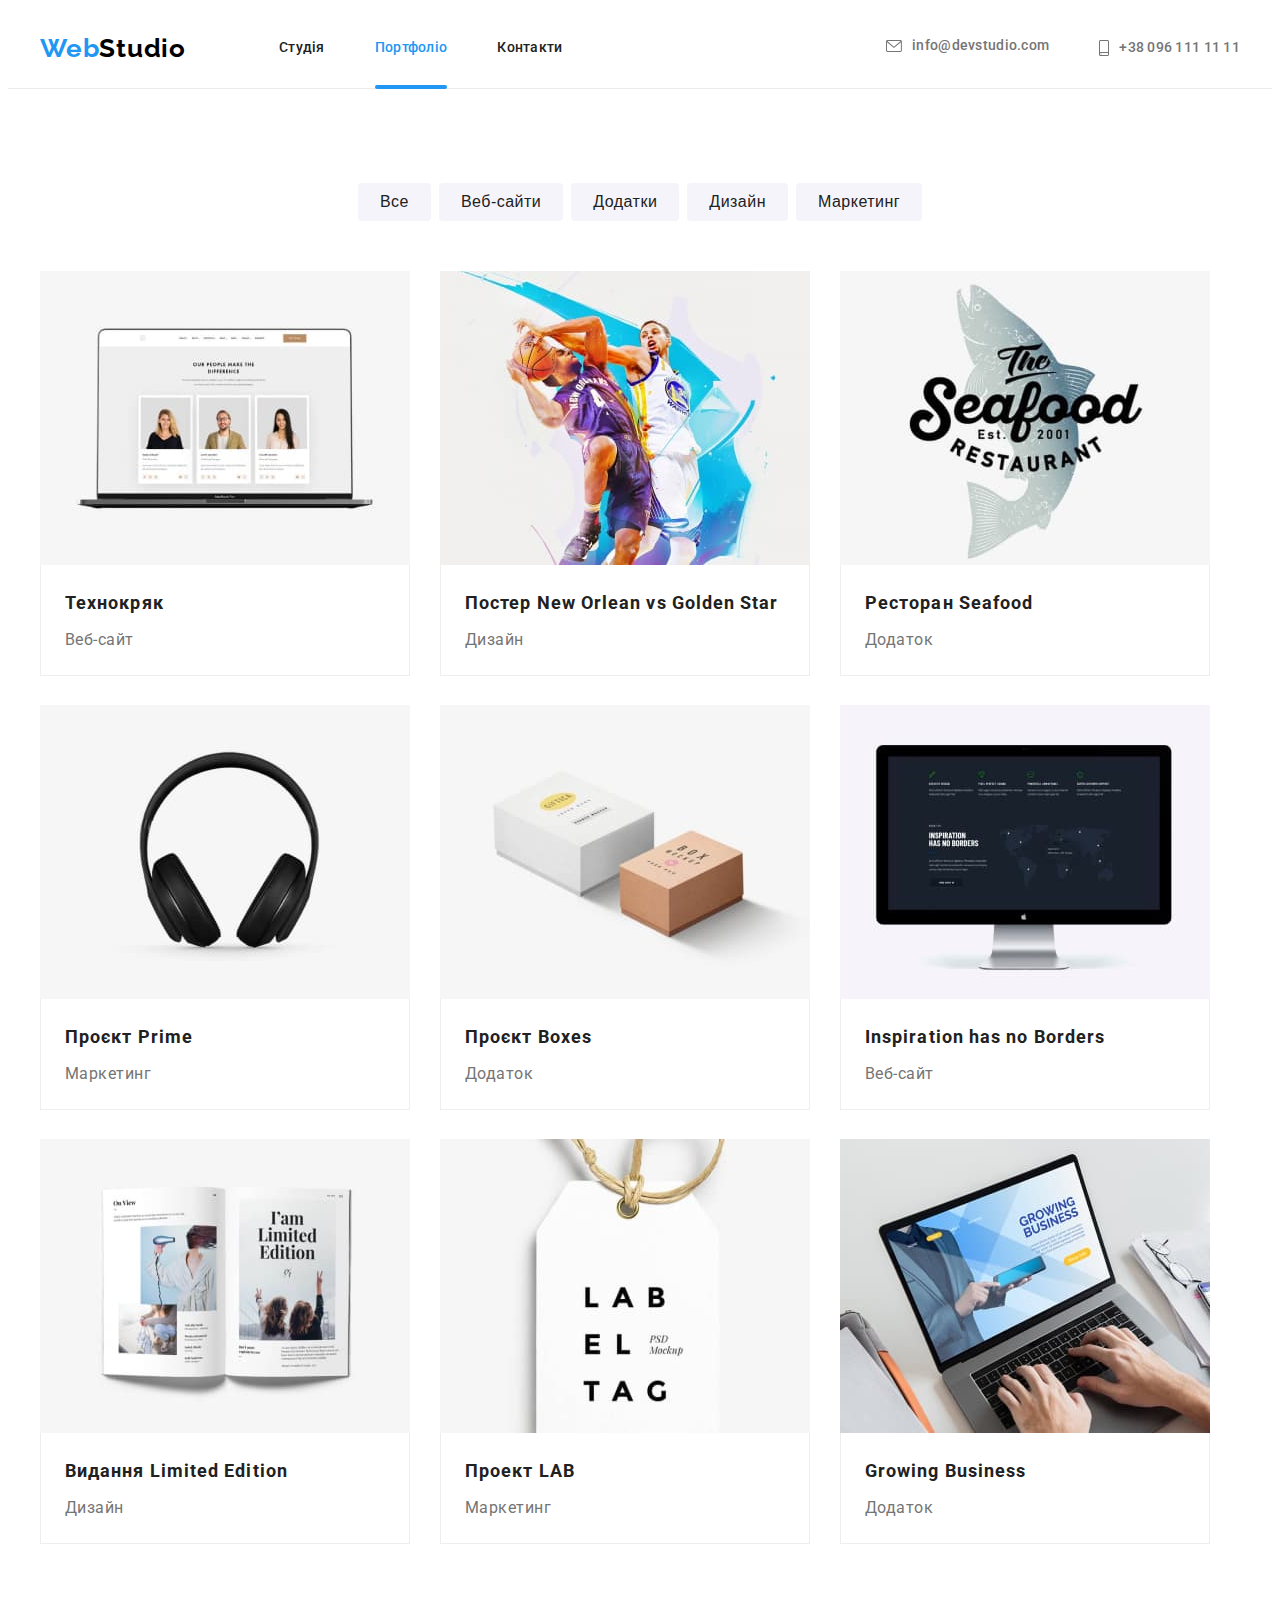
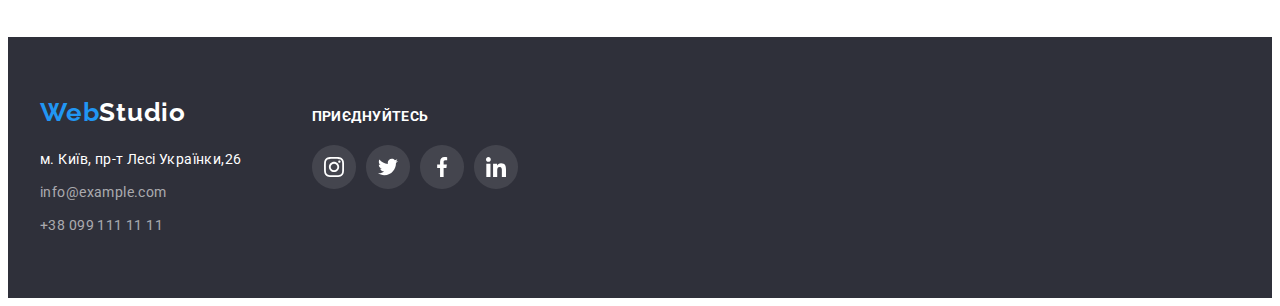
==== portfolio.html @ c11cca66 "fix hw5 & start hw6" ====
<!DOCTYPE html>
<html lang="en">
	<head>
		<meta charset="UTF-8" />
		<meta http-equiv="X-UA-Compatible" content="IE=edge" />
		<meta name="viewport" content="width=device-width, initial-scale=1.0" />
		<title>Porfolio</title>
		<link rel="stylesheet" href="https://cdnjs.cloudflare.com/ajax/libs/modern-normalize/1.1.0/modern-normalize.min.css" integrity="sha512-wpPYUAdjBVSE4KJnH1VR1HeZfpl1ub8YT/NKx4PuQ5NmX2tKuGu6U/JRp5y+Y8XG2tV+wKQpNHVUX03MfMFn9Q==" crossorigin="anonymous" referrerpolicy="no-referrer" />
		<link rel="stylesheet" href="./css/style.css">
		<link rel="preconnect" href="https://fonts.googleapis.com">
		<link rel="preconnect" href="https://fonts.gstatic.com" crossorigin>
		<link href="https://fonts.googleapis.com/css2?family=Raleway:wght@700&family=Roboto:wght@400;500;700;900&display=swap" rel="stylesheet">
	</head>
	<body>
		<header class="header">
			<div class="container header-container">
				<a href="./index.html" class="logo link">
					<span class="logo-web">Web</span>Studio
				</a>
					<nav class="header-nav">
						<ul class="header-list list">
							<li class="header-item"><a href="./index.html" class="header-link link ">Студія</a></li>
							<li class="header-item"><a href="./portfolio.html" class="header-link link current">Портфоліо</a></li>
							<li class="header-item"><a href="" class="header-link link">Контакти</a></li>
						</ul>
					</nav>
					<ul class="header-contact list">
						<li class="contact-mail"><a href="mailto:info@devstudio.com" class="header-mail link"><svg class="contact-icon"width="16px" height="12px"><use href="./img/icon-header.svg#icon-envelope"></use></svg>info@devstudio.com</a></li>
						<li class="contact-tel"><a href="tel:+380961111111" class="header-tel link"><svg class="contact-icon fone"width="10px" height="16px"><use href="./img/icon-header.svg#icon-smartphone"></use></svg>+38 096 111 11 11</a></li>
					</ul>
			</div>
		</header>
		<main>
			<section class="projects-btn section">
				<div class="container">
				<ul class="projects-list-btn list">
					<li class="projects-item-btn"><button type="button" class="portfolio-btn">Все</button></li>
					<li class="projects-item-btn"><button type="button" class="portfolio-btn">Веб-сайти</button></li>
					<li class="projects-item-btn"><button type="button" class="portfolio-btn">Додатки</button></li>
					<li class="projects-item-btn"><button type="button" class="portfolio-btn">Дизайн</button></li>
					<li class="projects-item-btn"><button type="button" class="portfolio-btn">Маркетинг</button></li>
				</ul>
				<ul class="projects-list list">
					<li class="projects-item">
						<a href="" class="link projects-link">
						<div class="projects-text-wrap">
							<img src="./img/tehnokryak.jpg" alt="Веб-сайт Технокряк" width="370" height="294" />
						<p class="projects-text">Ресурс пропонує комплексні пропозиції з різним рівнем функціоналу та сервісів. Все це дозволить відвідувачу отримати вичерпні відомості про компанію чи приватну особу.</p>
						</div>
						<div class="projects-item-box">
						<h3 class="projects-title">Технокряк</h3>
						<p class="projects-after-title">Веб-сайт</p>
						</div>
						</a>
					</li>
					<li class="projects-item">
						<a href="" class="link projects-link">
							<div class="projects-text-wrap">
						<img src="./img/poster.jpg" alt="Постер 2 футболіста" width="370" height="294" />
						<p class="projects-text">Ресурс пропонує комплексні пропозиції з різним рівнем функціоналу та сервісів. Все це дозволить відвідувачу отримати вичерпні відомості про компанію чи приватну особу.</p>
							</div>
						<div class="projects-item-box">
						<h3 class="projects-title">Постер New Orlean vs Golden Star</h3>
						<p class="projects-after-title">Дизайн</p>
						</div>
						</a>
					</li>
					<li class="projects-item">
						<a href="" class="link projects-link">
							<div class="projects-text-wrap">
						<img src="./img/seefood.jpg" alt="ресторан морської їжі" width="370" height="294" />
						<p class="projects-text">Ресурс пропонує комплексні пропозиції з різним рівнем функціоналу та сервісів. Все це дозволить відвідувачу отримати вичерпні відомості про компанію чи приватну особу.</p>
							</div>
						<div class="projects-item-box">
						<h3 class="projects-title">Ресторан Seafood</h3>
						<p class="projects-after-title">Додаток</p>
						</div>
						</a>
					</li>
					<li class="projects-item">
						<a href="" class="link projects-link">
							<div class="projects-text-wrap">
						<img src="./img/prime.jpg" alt="навушники" width="370" height="294" />
						<p class="projects-text">Ресурс пропонує комплексні пропозиції з різним рівнем функціоналу та сервісів. Все це дозволить відвідувачу отримати вичерпні відомості про компанію чи приватну особу.</p>
							</div>
						<div class="projects-item-box">
						<h3 class="projects-title">Проєкт Prime</h2>
						<p class="projects-after-title">Маркетинг</p>
						</div>
						</a>
					</li>
					<li class="projects-item">
						<a href="" class="link projects-link">
							<div class="projects-text-wrap">
						<img src="./img/boxes.jpg" alt="2 коробки" width="370" height="294" />
						<p class="projects-text">Ресурс пропонує комплексні пропозиції з різним рівнем функціоналу та сервісів. Все це дозволить відвідувачу отримати вичерпні відомості про компанію чи приватну особу.</p>
							</div>
						<div class="projects-item-box">
						<h3 class="projects-title">Проєкт Boxes</h3>
						<p class="projects-after-title">Додаток</p>
						</div>
						</a>
					</li>
					<li class="projects-item">
						<a href="" class="link projects-link">
							<div class="projects-text-wrap">
						<img src="./img/inspiration.jpg" alt="монітор" width="370" height="294" />
						<p class="projects-text">Ресурс пропонує комплексні пропозиції з різним рівнем функціоналу та сервісів. Все це дозволить відвідувачу отримати вичерпні відомості про компанію чи приватну особу.</p>
							</div>
						<div class="projects-item-box">
						<h3 class="projects-title">Inspiration has no Borders</h3>
						<p class="projects-after-title">Веб-сайт</p>
						</div>
						</a>
					</li>
					<li class="projects-item">
						<a href="" class="link projects-link">
							<div class="projects-text-wrap">
						<img src="./img/limitededition.jpg" alt="книжка з картинками" width="370" height="294" />
						<p class="projects-text">Ресурс пропонує комплексні пропозиції з різним рівнем функціоналу та сервісів. Все це дозволить відвідувачу отримати вичерпні відомості про компанію чи приватну особу.</p>
							</div>
						<div class="projects-item-box">
						<h3 class="projects-title">Видання Limited Edition</h3>
						<p class="projects-after-title">Дизайн</p>
						</div>
						</a>
					</li>
					<li class="projects-item">
						<a href="" class="link projects-link">
							<div class="projects-text-wrap">
						<img src="./img/lab.jpg" alt="бірка" width="370" height="294" />
						<p class="projects-text">Ресурс пропонує комплексні пропозиції з різним рівнем функціоналу та сервісів. Все це дозволить відвідувачу отримати вичерпні відомості про компанію чи приватну особу.</p>
							</div>
						<div class="projects-item-box">
						<h3 class="projects-title">Проект LAB</h3>
						<p class="projects-after-title">Маркетинг</p>
						</div>
						</a>
					</li>
					<li class="projects-item">
						<a href="" class="link projects-link">
							<div class="projects-text-wrap">
						<img src="./img/growing.jpg" alt="ноутбук" width="370" height="294" />
						<p class="projects-text">Ресурс пропонує комплексні пропозиції з різним рівнем функціоналу та сервісів. Все це дозволить відвідувачу отримати вичерпні відомості про компанію чи приватну особу.</p>
							</div>
						<div class="projects-item-box">
						<h3 class="projects-title">Growing Business</h3>
						<p class="projects-after-title">Додаток</p>
						</div>
						</a>
					</li>
				</ul>
				</div>
			</section>
		</main>
		<footer class="footer">
			<div class="container footer-box">
				<div class="logo-box">
						<a href="./index.html" class="logo-foter link">
				<span class="logo-web">Web</span>Studio</a>
				<address class="contact-addres">
					<ul class="fotter-list list">
						<li class="footer-item"><a href="https://goo.gl/maps/eejTRm9JTU1azav69" class="address-maps link">м. Київ, пр-т Лесі Українки,26</a></li>
						<li class="footer-item"><a href="mailto:info@example.com" class="address-mail link">info@example.com</a></li>
						<li class="footer-item"><a href="tel:+380991111111" class="address-tel link">+38 099 111 11 11</a></li>
					</ul>
				</address>
				</div>
				<div class="join-in-box">
					<h2 class="join-in-title">ПРИЄДНУЙТЕСЬ</h2>
						<ul class="footer-soc list">
								<li class="footer-soc-item"><a href="" class="footer-soc-link link"><svg class="footer-soc-icon" width="20px" height="20px">
									<use href="./img/icons.svg#icon-instagram"></use>
								</svg></a></li>
								<li class="footer-soc-item"><a href="" class="footer-soc-link link"><svg class="footer-soc-icon" width="20px" height="20px">
									<use href="./img/icons.svg#icon-twitter"></use>
								</svg></a></li>
								<li class="footer-soc-item"><a href="" class="footer-soc-link link"><svg class="footer-soc-icon" width="20px" height="20px">
									<use href="./img/icons.svg#icon-facebook"></use>
								</svg></a></li>
								<li class="footer-soc-item"><a href="" class="footer-soc-link link"><svg class="footer-soc-icon" width="20px" height="20px">
									<use href="./img/icons.svg#icon-linkedin"></use>
								</svg></a></li>
						</ul>
				</div>
			</div>
		</footer>
	</body>
</html>
---- css/style.css ----
body {
	font-family: Roboto, sans-serif;
	color: #212121;
}
.list {
	list-style: none;
}
.link {
	text-decoration: none;
}
:root{
	--first-title-color:#212121;
	--second-title-color: #ffffff;
	--first-text-color: #757575;
	--second-text-color: #ffffff;
	--first-btn-color: #f5f4fa;
	--second-btn-color: #2196f3;
	--accent-color: #2196f3;
	--first-background-color: #2F303A;
	--second-backround-color: #f5f4fa;
	--icons-first-color: #AFB1B8;
	--icons-second-color: #ffffff;
	--backgroun-tranzition: background-color 250ms cubic-bezier(0.4, 0, 0.2, 1);
	--color-tranzition: color 250ms cubic-bezier(0.4, 0, 0.2, 1);
	--fill-tranzition: fill 250ms cubic-bezier(0.4, 0, 0.2, 1);
	--border-tranzition: border-color 250ms cubic-bezier(0.4, 0, 0.2, 1);
}

p, h1, h1, h3, h4, h5, h6 {
	margin: 0;
}

ol, ul {
	margin: 0;
	padding-left: 0;
}
img {
	display: block;
}
li {
	display: list-item;
}

/* width: ;
height: ; */
.section {
	padding: 94px 0;
}

.container {
	width: 1200px;
	margin-left: auto;
	margin-right: auto;
	padding-left: 15px;
	padding-right: 15px;
}
/* <!--verhnya liniya--> */

.header {
	border-bottom: 1px solid #ECECEC;
}

.logo-web {
	font-family: "Raleway";
	font-style: normal;
	font-weight: 700;
	font-size: 26px;
	line-height: 1.19;
	letter-spacing: 0.03em;
	color: var(--accent-color);
}
.logo {
	font-family: "Raleway";
	font-style: normal;
	font-weight: 700;
	font-size: 26px;
	line-height: 1.19;
	letter-spacing: 0.03em;
	color: #000000;
	margin-right: 93px;
	align-items: center;
}

.header-list {
	display: flex;
}
.header-item:not(:last-child) {
	margin-right: 50px;
}

.header-container {
	display: flex;
	align-items: center;}

.header-link {
	display: block;
	padding-top: 32px;
	padding-bottom: 32px;
	font-weight: 500;
	font-size: 14px;
	line-height: 1.14;
	letter-spacing: 0.02em;
	color: var(--first-title-color);
	transition: var(--color-tranzition);
}

.header-link:hover,
.header-link:focus {
	color: var(--accent-color);
}
.current {
	color: var(--accent-color);
	position: relative;
}
.current::after {
	position: absolute;
	content: '';
	width: 100%;
	height: 4px;
	background: var(--second-btn-color);
	border-radius: 2px;
	left: 0;
	bottom: -1px;
}

.contact-icon {
	margin-right: 10px;
	fill: currentColor;
}

.contact-mail {
	margin-right: 50px;
}
.header-contact {	
	display: flex;
	margin-left: auto;
	/* align-items: center; */
}

.header-tel {
	font-weight: 500;
	font-size: 14px;
	line-height: 1.14;
	letter-spacing: 0.02em;
	color: var(--first-text-color);
	display: flex;
	align-items: center;
	transition: var(--color-tranzition);
}

.header-tel:hover,
.header-tel:focus {
	color: var(--accent-color);
}

.header-mail{
font-weight: 500;
font-size: 14px;
line-height: 1.14px;
letter-spacing: 0.02em;
color: var(--first-text-color);
display: flex;
align-items: center;
transition: var(--color-tranzition);

}
.header-mail:hover,
.header-mail:focus {
	color: var(--accent-color);
}

	/*<!--hero-->*/

.hero {
	max-width: 1600px;
	margin: 0 auto;
	background-color: var(--first-background-color);
	padding: 200px 0;
	background-image: linear-gradient(rgba(47, 48, 58, 0.4),rgba(47, 48, 58, 0.4)), url(../img/hero-bg.jpg);
	background-repeat: no-repeat;
	background-position: center;
}
.hero-title {
	margin: 0 auto 30px;
	max-width: 696px;
	font-weight: 900;
	font-size: 44px;
	line-height: 1.36;
	text-align: center;
	letter-spacing: 0.06em;
	text-transform: uppercase;
	color: var(--second-title-color);
}
.hero-btn {
	cursor: pointer;
	background-color: #2196f3;
	font-weight: 700;
	font-size: 16px;
	line-height: 1.87;
	display: flex;
	align-items: center;
	text-align: center;
	letter-spacing: 0.06em;
	color: var(--second-title-color);
	display: block;
	margin: 30px auto 0;
	min-width: 216px;
	height: 50px;
	background: #2196F3;
	box-shadow: 0px 4px 4px rgba(0, 0, 0, 0.15);
	border-radius: 4px;
	transition: var(--backgroun-tranzition);
}

.hero-btn:hover {
	background-color: #188CE8;
}
.hero-btn:focus {
	background-color: #188CE8;
}

.visually-hidden {
	position: absolute;
	white-space: nowrap;
	width: 1px;
	height: 1px;
	overflow: hidden;
	border: 0;
	padding: 0;
	clip: rect(0 0 0 0);
	clip-path: inset(50%);
	margin: -1px;
}

.pb-none {
	padding-bottom: 0;
}

/* hang */
.hang-item-box {
	width: 270px;
	height: 120px;
	border-radius: 4px;
	background-color: var(--second-backround-color);
	display: flex;
	align-items: center;
	justify-content: center;
}

.hang-list {
	display: flex;
	gap: 30px;
}

.hang-title {
	font-weight: 700;
	font-size: 14px;
	line-height: 1.14;
	letter-spacing: 0.03em;
	text-transform: uppercase;
	color: var(--first-title-color);
	margin-bottom: 10px;
	margin-top: 30px;
}
.hang-text {
	font-weight: 400;
	font-size: 14px;
	line-height: 1.71;
	letter-spacing: 0.03em;
	color: var(--first-text-color);
}
li.hang-item {
    min-width: 270px;
}
/*<!--work-->*/
.work-title {
	font-weight: 700;
	font-size: 36px;
	line-height: 1.17;
	letter-spacing: 0.03em;
	text-align: center;
	color: var(--first-title-color);
	margin-top: 0;
	margin-bottom: 50px;
}
.work-list {
	display: flex;
	gap: 30px;
}
.work-item {
	position: relative;
}

.work-img-titel {
	font-size: 14px;
	line-height: 1.14;
	text-align: center;
	text-transform: uppercase;
	color: var(--second-title-color);
	position: absolute;
	bottom: 0;
	padding: 27px 0;
	background: rgba(47, 48, 58, 0.8);
	width: 100%;
	margin: 0;
}

/*<!--team-->*/
.team-list {
	display: flex;
	gap: 30px;
}

.team{
	background-color: var(--second-backround-color);
}
.team-item {
	width: calc((100% - 90px)/4);
	width: 270px;
	background: #FFFFFF;
	box-shadow: 0px 1px 3px rgba(0, 0, 0, 0.12), 0px 1px 1px rgba(0, 0, 0, 0.14), 0px 2px 1px rgba(0, 0, 0, 0.2);
	border-radius: 0px 0px 4px 4px;
}
.team-title {
	font-weight: 700;
	font-size: 36px;
	line-height: 42px;
	letter-spacing: 0.03em;
	text-align: center;
	color: var(--first-title-color);
	margin: 0 auto 50px;
}
.team-item-title {
	font-weight: 500;
font-size: 16px;
line-height: 1.19;
text-align: center;
letter-spacing: 0.03em;
color: var(--first-title-color);
margin-bottom: 10px;
}
.team-after-title {
	font-weight: 400;
font-size: 16px;
line-height: 1.19;
letter-spacing: 0.03em;
text-align: center;
color: var(--first-text-color);
margin-bottom: 16px;
}
.team-item-box {
	padding: 30px 0;
}
.team-soc{ 
	display: flex;
	justify-content: center;
	gap: 10px;
}
.team-soc-link { 
	width: 44px;
	height: 44px;
	border-radius: 50%;
	background-color:transparent;
	display: flex; 
	align-items: center;
	justify-content: center;
	transition: var(--backgroun-tranzition);
}
.team-soc-icon {
	fill: var(--icons-first-color);
	transition: var(--fill-tranzition);
}
.team-soc-link:hover,
.team-soc-link:focus {
	background-color: var(--accent-color);
}

.team-soc-link:hover .team-soc-icon,
.team-soc-link:focus .team-soc-icon {
	fill: var(--icons-second-color);
}

/* <!-- regular customer --> */
.customer-title {
	font-weight: 700;
	font-size: 36px;
	line-height: 0.85;
	letter-spacing: 0.03em;
	text-align: center;
	color: var(--first-title-color);
	margin: 0 auto 50px;
}

.customer-list {
	display: flex;
	justify-content: center;
	gap: 30px;
}
.customer-link {
	width: 170px;
	height: 92px;
	background-color: transparent;
	display: flex; 
	align-items: center;
	justify-content: center;
	border: 1px solid #AFB1B8;
	border-radius: 4px;
	transition: var(--border-tranzition);
}
.customer-icon {
	display: flex;
	align-content: center;
	justify-content: center;
	fill: var(--icons-first-color);
	transition: var(--fill-tranzition);
}
.customer-link:hover,
.customer-link:focus {
	border-color: var(--second-btn-color);
}

.customer-link:hover .customer-icon,
.customer-link:focus .customer-icon {
	fill: var(--second-btn-color);
}


/*<!--footer-->*/
.footer {
	background-color: #2F303A;
	padding: 60px 0;
}
.logo-foter {
	font-family: "Raleway";
	font-style: normal;
	font-weight: 700;
	font-size: 26px;
	line-height: 1.19;
	letter-spacing: 0.03em;
	color: #FFFFFF;
}

.contact-addres {
	margin-top: 20px;
}

.footer-item:not(:last-child) {
	margin-bottom: 9px;
}
.address-maps {
	font-weight: 400;
	font-size: 14px;
	line-height: 1.71;
	letter-spacing: 0.03em;
	color: var(--second-title-color);
}
.address-mail {
	font-weight: 400;
	font-size: 14px;
	line-height: 1.71;
	letter-spacing: 0.03em;
	color: rgba(255, 255, 255, 0.6);
}
.address-tel{
	font-weight: 400;
	font-size: 14px;
	line-height: 1.71;
	letter-spacing: 0.03em;
	color: rgba(255, 255, 255, 0.6);
}
.contact-addres{font-style: normal;}

.footer-box {
	display: flex;
	align-items: baseline;
}
.join-in-box {
	display: block;
	margin-left: 70px;
}

.join-in-title {	
	font-size: 14px;
	line-height: 1.14;
	letter-spacing: 0.03em;
	text-transform: uppercase;
	color: var(--second-title-color);
	margin-bottom: 20px;
	margin-top: 0;
}
.footer-soc{ 
	display: flex;
	gap: 10px;
}
.footer-soc-link { 
	width: 44px;
	height: 44px;
	border-radius: 50%;
	background-image: linear-gradient(rgba(255, 255, 255, 0.1), rgba(255, 255, 255, 0.1));
	display: flex; 
	align-items: center;
	justify-content: center;
	transition: var(--backgroun-tranzition);
}
.footer-soc-icon {
	fill: var(--icons-second-color);
}
.footer-soc-link:hover,
.footer-soc-link:focus {
	background-color: var(--accent-color);
}

/*<!--projects portfolio-->*/
.portfolio-btn {
	cursor: pointer;
	background-color: var(--second-backround-color);
	font-weight: 500;
	font-size: 16px;
	line-height: 1.62;
	text-align: center;
	letter-spacing: 0.03em;
	color: var(--first-title-color);
	padding: 6px 22px;
	border-radius: 4px;
	border: none;
	transition: background-color 250ms cubic-bezier(0.4, 0, 0.2, 1), color 250ms cubic-bezier(0.4, 0, 0.2, 1), box-shadow 250ms cubic-bezier(0.4, 0, 0.2, 1);
}

.portfolio-btn:hover,
.portfolio-btn:focus {
	background-color: var(--second-btn-color);
	color: #FFFFFF;
	box-shadow: 0px 3px 1px rgba(0, 0, 0, 0.1), 0px 1px 2px rgba(0, 0, 0, 0.08), 0px 2px 2px rgba(0, 0, 0, 0.12);
}

.projects-link {
	transition: box-shadow 250ms cubic-bezier(0.4, 0, 0.2, 1);
}

.projects-link:hover,
.projects-link:focus {
	display: block;
	box-shadow: 0px 3px 1px rgba(0, 0, 0, 0.1), 0px 1px 2px rgba(0, 0, 0, 0.08), 0px 2px 2px rgba(0, 0, 0, 0.12);
}

.projects-title { 
	font-weight: 700;
	font-size: 18px;
	line-height: 2;
	letter-spacing: 0.06em;
	color: var(--first-title-color);
	margin-bottom: 4px;
}

.projects-after-title {
	font-weight: 400;
	font-size: 16px;
	line-height: 30px;
	letter-spacing: 0.03em;
	color: var(--first-text-color);
}

.projects-list-btn {
	display: flex;
	justify-content: center;
	gap: 8px;
	margin-bottom: 50px;
}

.projects-list {
	display: flex;
	flex-wrap: wrap;
	gap: 30px;
}
.projects-item {
	box-sizing: border-box;
	width: 370px;
	height: 404px;
}

.projects-item:hover .projects-text {
	transform: translateY(0);
}

.projects-item-box {
	padding: 20px 24px;
	background: #FFFFFF;
	border-right:  1px solid #EEEEEE;
	border-bottom: 1px solid #EEEEEE;
	border-left:  1px solid #EEEEEE;
}

.projects-text-wrap {
	position: relative;
	overflow: hidden;
}

.projects-text {
	font-weight: 400;
	font-size: 18px;
	line-height: 1.5;
	color: var(--second-text-color);
	position: absolute;
	top: 0;
	left: 0;
	height: 100%;
	padding: 63px 24px;
	background: rgba(33, 150, 243, 0.9);
	transform: translateY(101%);
	transition: 250ms cubic-bezier(0.4, 0, 0.2, 1);
	overflow: auto;
}

.backdrop {
	position: fixed;
	top: 0;
	height: 100%;
	width: 100%;
	background: rgba(0, 0, 0, 0.2);
	transition: opacity 250ms cubic-bezier(0.4, 0, 0.2, 1), visibility 250ms cubic-bezier(0.4, 0, 0.2, 1);
}
.backdrop.is-hidden .modal {
	transform: translate(-50%, 0) scale(0);
}

.modal {
	background-color: #ffffff;
	border-radius: 4px;
	width: 528px;
	min-height: 581px;
	box-shadow: 0px 1px 3px rgba(0, 0, 0, 0.12), 0px 1px 1px rgba(0, 0, 0, 0.14), 0px 2px 1px rgba(0, 0, 0, 0.2);
	position: absolute;
	padding: 40px;
	top: 50%;
	left: 50%;
	transform: translate(-50%, -50%) scale(1) rotate(0);
	transition: transform 250ms cubic-bezier(0.4, 0, 0.2, 1);
}

.modal-close-buton {
	position: absolute;
	right: 8px;
	top: 8px;
	width: 30px;
	height: 30px;
	border-radius: 50%;
	background: transparent;
	border: 1px solid rgba(0, 0, 0, 0.1);
	display: flex;
    align-items: center;
    justify-content: center;
}

.is-hidden {
	opacity: 0;
	visibility: hidden;
	pointer-events: none;
}

.modal-titel {
	font-size: 20px;
	line-height: 1.15;
	text-align: center;
	letter-spacing: 0.03em;
	color: #212121;
	margin-bottom: 28px;
}

.modal-input {
	width: 100%;
	height: 40px;
	border: 1px solid rgba(33, 33, 33, 0.2);
	border-radius: 4px;
	margin-bottom: 30px;
	padding-left: 30px;
}

.modal-button {
	cursor: pointer;
	min-width: 200px;
	height: 50px;
	background: var(--accent-color);
	display: block;
	margin: 74px 124px 0;
	box-shadow: 0px 4px 4px rgba(0, 0, 0, 0.15);
	border-radius: 4px;
	border: none;
	padding: 10px 52px;
	font-size: 16px;
	line-height: 1.88;
	display: flex;
	align-items: center;
	text-align: center;
	letter-spacing: 0.06em;
	color: var(--second-text-color);
	transition: var(--backgroun-tranzition);
}

.modal-button:hover,
.modal-button:focus {
	background-color: #188CE8;
}
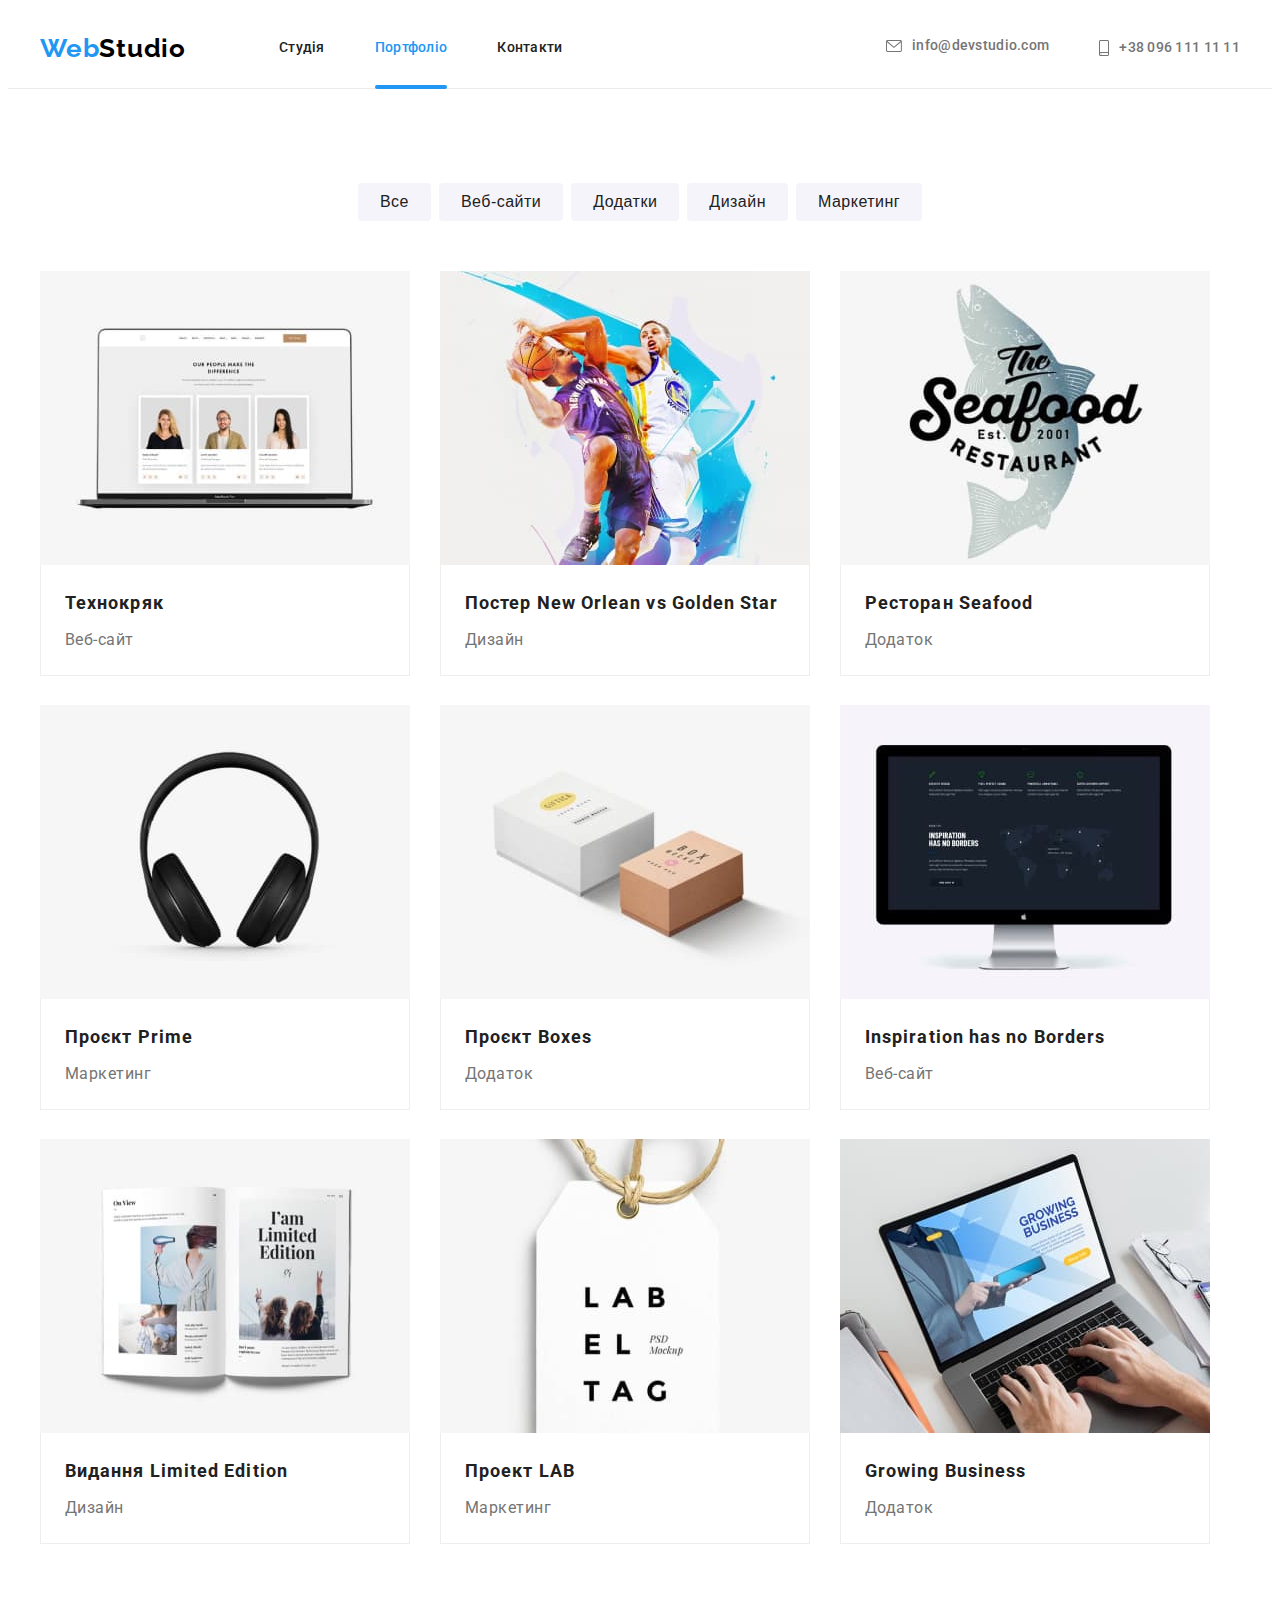
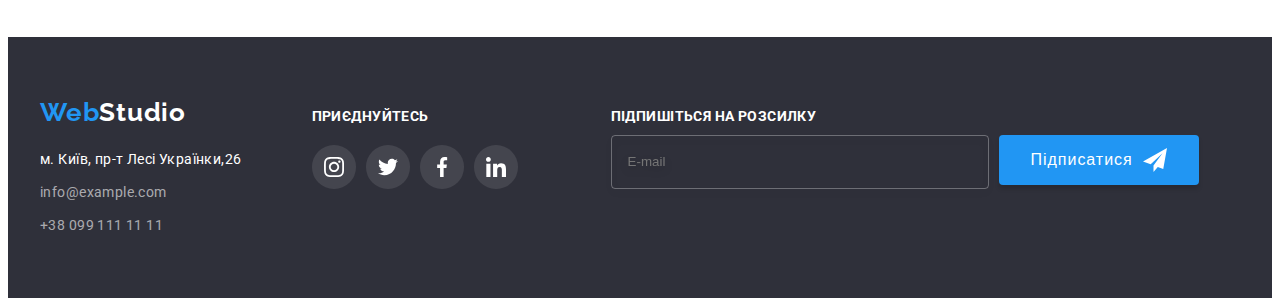
==== commit 48122ed8: "end hw6" ====
--- a/portfolio.html
+++ b/portfolio.html
@@ -183,6 +183,29 @@
 								</svg></a></li>
 						</ul>
 				</div>
+			<div class="sig-up-box">
+				<h3 class="sign-up-title" >Підпишіться на розсилку</h3>
+				<form>
+					<div class="sign-up-field">
+						<div class="sign-up-wrap">
+							<input 
+							type="text"
+							class="sign-up-text"
+							name="sign-up-name"
+							placeholder="E-mail"
+							>
+							<div class="sign-up-btn-wrap">
+								<button type="submit" class="sign-up-btn">Підписатися<svg 	class="sign-up-icon" width="24px" height="24px">
+								<use href="./img/icons.svg#icon-icon-send"></use>
+								</svg>
+								</button>
+							</div>
+							
+						</div>
+						
+					</div>
+				</form>
+				</div>
 			</div>
 		</footer>
 	</body>
--- a/css/style.css
+++ b/css/style.css
@@ -134,7 +134,6 @@
 .header-contact {	
 	display: flex;
 	margin-left: auto;
-	/* align-items: center; */
 }
 
 .header-tel {
@@ -649,6 +648,12 @@
 	display: flex;
     align-items: center;
     justify-content: center;
+	cursor: pointer;
+}
+
+.svg-close-modal:hover {
+	fill: var(--accent-color);
+	transition: var(--fill-tranzition) 250ms cubic-bezier(0.4, 0, 0.2, 1);
 }
 
 .is-hidden {
@@ -666,13 +671,61 @@
 	margin-bottom: 28px;
 }
 
+.input-field {
+	margin-bottom: 10px;
+}
+
 .modal-input {
 	width: 100%;
 	height: 40px;
 	border: 1px solid rgba(33, 33, 33, 0.2);
 	border-radius: 4px;
-	margin-bottom: 30px;
-	padding-left: 30px;
+	padding-left: 42px;
+	font-size: 16px;
+	line-height: 1.88;
+	letter-spacing: 0.01em;
+	color: var(--first-title-color);
+	transition: border 250ms cubic-bezier(0.4, 0, 0.2, 1);
+}
+
+.modal-input:valid {
+	border-color: var(--accent-color);
+}
+
+.modal-input:invalid {
+	border-color: rgba(78, 1, 1, 0.2);
+}
+
+.modal-input:focus {
+	border: 1px solid var(--accent-color);
+	outline: none;
+	cursor: pointer;
+	transition: border 250ms cubic-bezier(0.4, 0, 0.2, 1);
+}
+
+.modal-input-wrap {
+	position: relative;
+}
+
+.input-icon {
+	position: absolute;
+	left: 12px;
+	top: 50%;
+	transform: translateY(-50%);
+}
+
+.modal-input:focus + .input-icon {
+	fill: var(--accent-color);
+	transition: fill 250ms cubic-bezier(0.4, 0, 0.2, 1);
+}
+
+.input-label {
+	font-size: 12px;
+	line-height: 1.15;
+	letter-spacing: 0.01em;
+	color: #757575;
+	margin-bottom: 4px;
+	display: block;
 }
 
 .modal-button {
@@ -696,7 +749,144 @@
 	transition: var(--backgroun-tranzition);
 }
 
-.modal-button:hover,
+.modal-button:hover {
+	background-color: #188CE8;
+}
 .modal-button:focus {
 	background-color: #188CE8;
-}+}
+
+.modal-coments {
+	width: 100%;
+	height: 120px;
+	border: 1px solid rgba(33, 33, 33, 0.2);
+	border-radius: 4px;
+	font-size: 12px;
+	line-height: 1.15;
+	letter-spacing: 0.01em;
+	padding: 12px 16px;
+	resize: none;
+	transition: border 250ms cubic-bezier(0.4, 0, 0.2, 1);
+}
+
+.modal-coments:focus {
+	border: 1px solid var(--accent-color);
+	outline: none;
+	cursor: pointer;
+	transition: border 250ms cubic-bezier(0.4, 0, 0.2, 1);
+}
+
+.check-text span {
+	width: 16px;
+	height: 15px;
+	border: 2px solid #000000;
+	border-radius: 3px;
+	margin-right: 8px;
+	margin-left: 13px;
+	display: flex;
+	align-items: center;
+	justify-content: center;
+}
+
+.check-policy:checked + .check-text span {
+	background-color: var(--accent-color);
+	border: none;
+}
+
+.check-policy:checked + .check-text .input-check{
+	fill: #FFFFFF;
+}
+
+.check-text {
+	font-size: 14px;
+	line-height: 1.71;
+	letter-spacing: 0.03em;
+	color: var(--first-text-color);
+	display: flex;
+	align-items: center;
+
+}
+
+.input-check {
+	fill: transparent;
+}
+
+.policy-link {
+	font-size: 14px;
+	line-height: 1.71;
+	letter-spacing: 0.03em;
+	text-decoration-line: underline;
+	color: var(--accent-color);
+	margin-left: 3px;
+}
+
+.sig-up-box {
+	margin-left: 93px;
+}
+
+.sign-up-wrap {
+	display: flex;
+	gap: 10px;
+}
+
+.sign-up-title {
+	font-weight: 700;
+	font-size: 14px;
+	line-height: 1.14;
+	letter-spacing: 0.03em;
+	text-transform: uppercase;
+	color: var(--second-text-color);
+	align-items: center;
+	margin-bottom: 10px;
+}
+
+.sign-up-text {
+	position: relative;
+	width: 358px;
+	height: 50px;
+	border: 1px solid rgba(255, 255, 255, 0.3);
+	filter: drop-shadow(0px 4px 4px rgba(0, 0, 0, 0.15));
+	border-radius: 4px;
+	background-color: transparent;
+	padding-left: 16px;
+}
+
+.sign-up-text:focus {
+	border: 1px solid var(--accent-color);
+	outline: none;
+	cursor: pointer;
+	transition: border 250ms cubic-bezier(0.4, 0, 0.2, 1);
+}
+
+.sign-up-btn {
+	position: absolute;
+	cursor: pointer;
+	min-width: 200px;
+	height: 50px;
+	background: var(--accent-color);
+	margin: 0;
+	box-shadow: 0px 4px 4px rgba(0, 0, 0, 0.15);
+	border-radius: 4px;
+	border: none;
+	padding: 10px 28px 10px 28px;
+	font-size: 16px;
+	line-height: 1.88;
+	letter-spacing: 0.06em;
+	display: flex;
+	align-items: center;
+	justify-content: center;
+	color: var(--second-text-color);
+	transition: var(--backgroun-tranzition);
+}
+
+.sign-up-btn:hover,
+.sign-up-btn:focus {
+	background-color: #188CE8;
+}
+
+.sign-up-icon {
+	display: flex;
+	margin-left: 10px;
+	fill: #FFFFFF;
+}
+
